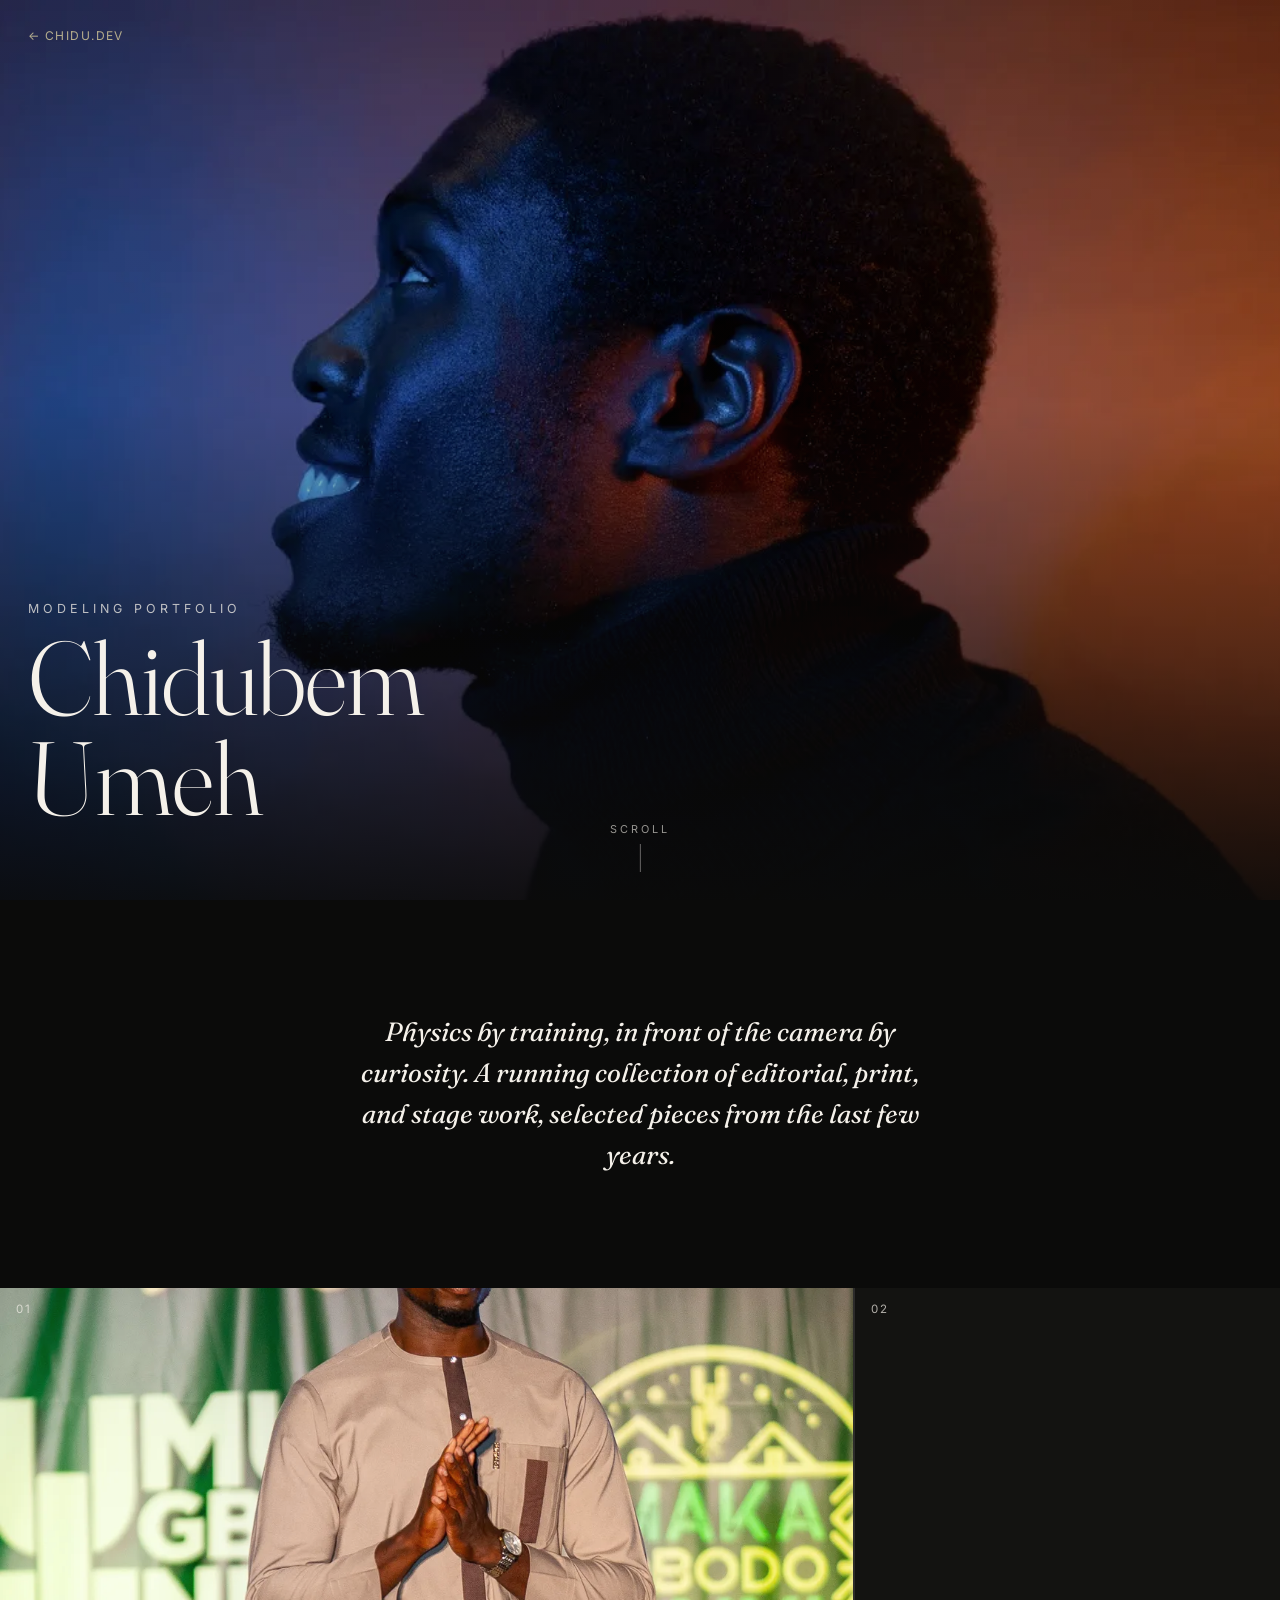
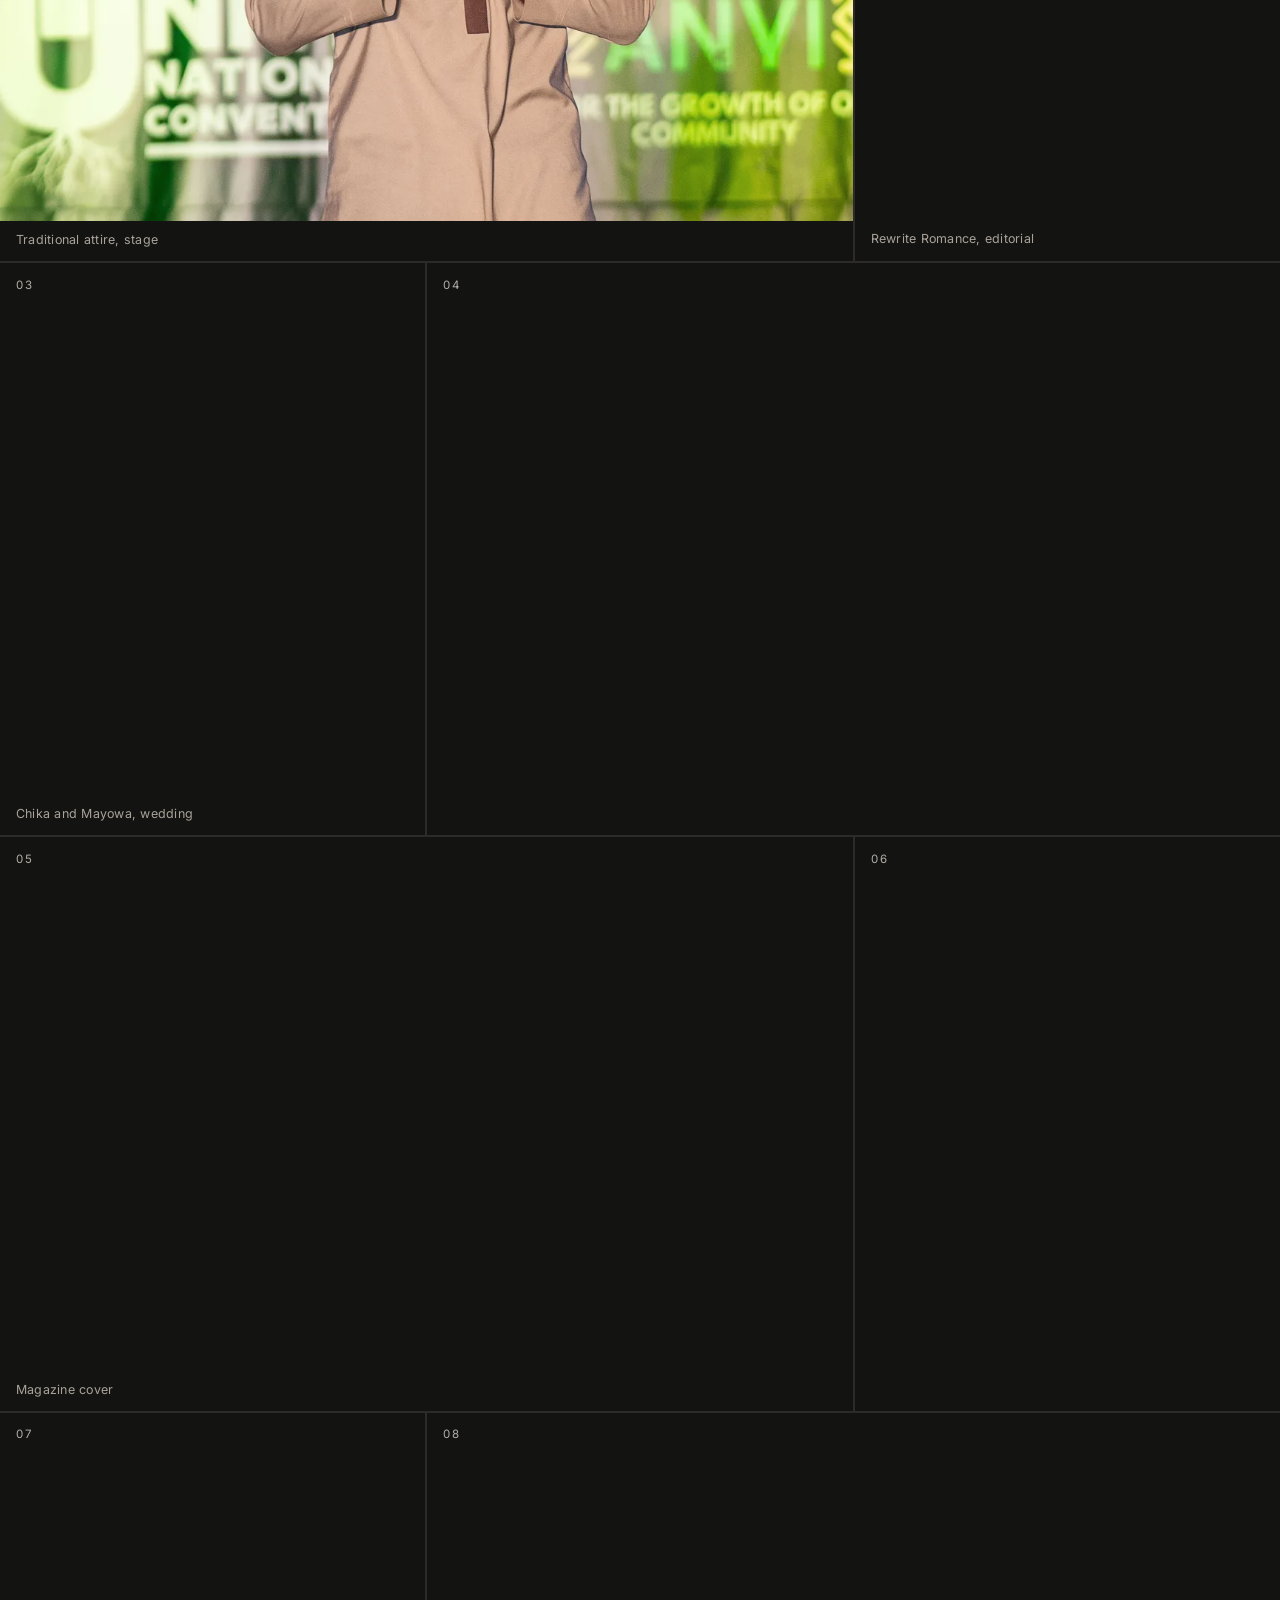
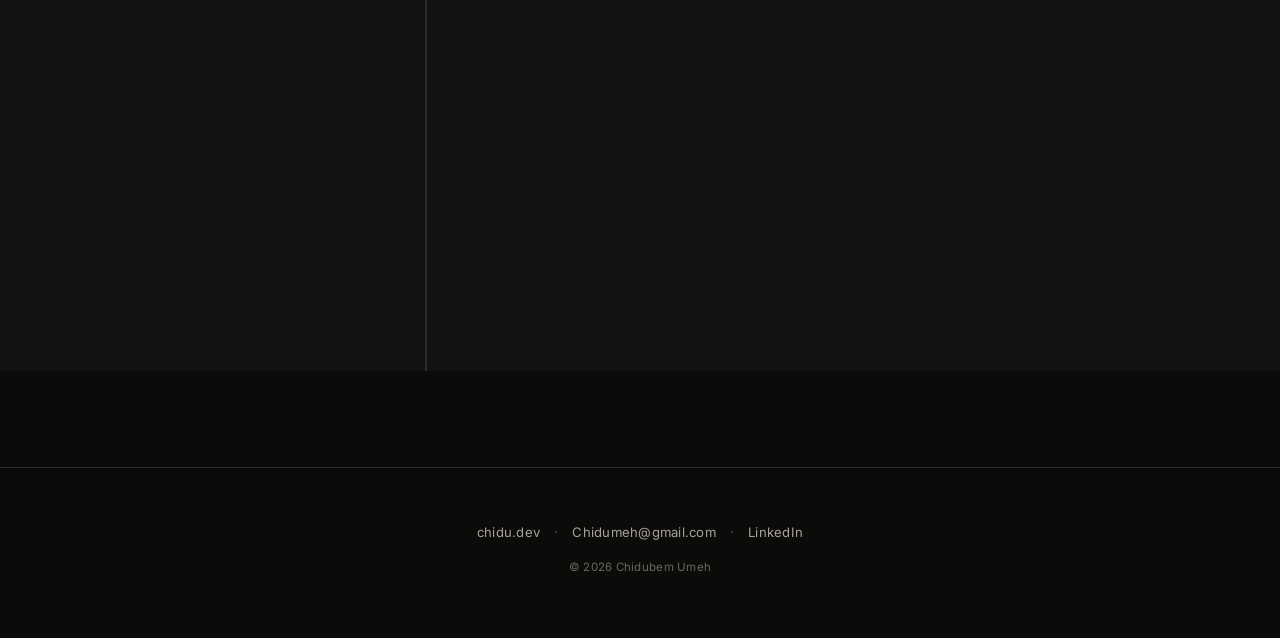
==== modeling/index.html @ 83aa0787 "Add standalone modeling portfolio page, update Books section New editorial /modeling/ page (own visu" ====
<!DOCTYPE html>
<html lang="en">
<head>
  <meta charset="UTF-8" />
  <meta name="viewport" content="width=device-width, initial-scale=1.0" />
  <title>Modeling Portfolio · Chidubem Umeh</title>
  <meta name="description" content="Modeling portfolio of Chidubem Umeh, featuring editorial, print, and stage work." />
  <link rel="canonical" href="https://chidu.dev/modeling/" />
  <link rel="icon" type="image/png" href="../images/favicon.png" />

  <!-- Open Graph / Twitter Card -->
  <meta property="og:title" content="Modeling Portfolio · Chidubem Umeh" />
  <meta property="og:description" content="Editorial, print, and stage modeling work." />
  <meta property="og:image" content="https://chidu.dev/images/modeling/modeling-4.webp" />
  <meta property="og:url" content="https://chidu.dev/modeling/" />
  <meta property="og:type" content="website" />
  <meta name="twitter:card" content="summary_large_image" />

  <link rel="preconnect" href="https://fonts.googleapis.com" />
  <link rel="preconnect" href="https://fonts.gstatic.com" crossorigin />
  <link href="https://fonts.googleapis.com/css2?family=Fraunces:ital,opsz,wght@0,9..144,300;0,9..144,400;0,9..144,600;1,9..144,400;1,9..144,500&family=Inter:wght@300;400;500;600&display=swap" rel="stylesheet" />

  <link rel="stylesheet" href="modeling.css" />
</head>
<body>

  <a class="back-link" href="/">&larr; chidu.dev</a>

  <!-- ── HERO ── -->
  <header class="hero">
    <img src="../images/modeling/modeling-4.webp" alt="Chidubem Umeh, dramatic blue and orange lighting portrait" />
    <div class="hero-scrim" aria-hidden="true"></div>
    <div class="hero-content">
      <p class="hero-label">Modeling Portfolio</p>
      <h1 class="hero-name">Chidubem<br />Umeh</h1>
    </div>
    <div class="hero-scroll" aria-hidden="true">
      <span>scroll</span>
      <div class="hero-scroll-line"></div>
    </div>
  </header>

  <!-- ── STATEMENT ── -->
  <section class="statement reveal">
    <p>
      Physics by training, in front of the camera by curiosity. A running
      collection of editorial, print, and stage work, selected pieces from
      the last few years.
    </p>
  </section>

  <!-- ── GALLERY, populated entirely from GALLERY in modeling.js.
       Edit that one array to swap in new photos, nothing here needs
       to change. ── -->
  <main>
    <section class="gallery">
      <div class="gallery-grid" id="galleryGrid"></div>
    </section>
  </main>

  <!-- ── LIGHTBOX ── -->
  <div class="lightbox" id="lightbox" role="dialog" aria-modal="true" aria-label="Photo viewer">
    <button class="lightbox-close" id="lightboxClose" aria-label="Close photo viewer">&#10005;</button>
    <button class="lightbox-arrow left" id="lightboxPrev" aria-label="Previous photo">&#8249;</button>
    <img class="lightbox-img" id="lightboxImg" src="" alt="" />
    <button class="lightbox-arrow right" id="lightboxNext" aria-label="Next photo">&#8250;</button>
    <p class="lightbox-meta" id="lightboxMeta"></p>
  </div>

  <!-- ── FOOTER ── -->
  <footer class="site-footer">
    <a href="/">chidu.dev</a>
    <span class="footer-dot">&middot;</span>
    <a href="mailto:Chidumeh@gmail.com">Chidumeh@gmail.com</a>
    <span class="footer-dot">&middot;</span>
    <a href="https://www.linkedin.com/in/chidubem-umeh/" target="_blank" rel="noopener noreferrer">LinkedIn</a>
    <p class="footer-copy">&copy; 2026 Chidubem Umeh</p>
  </footer>

  <script src="modeling.js"></script>
</body>
</html>
---- modeling/modeling.css ----
/* ─────────────────────────────────────────
   MODELING PORTFOLIO, a standalone editorial page.
   Deliberately its own visual system (near-black, serif display type,
   full-bleed grid) rather than reusing chidu.dev's purple/Inter theme.
   Fixed dark palette only, no light/dark toggle here on purpose.
───────────────────────────────────────── */
:root {
  --bg:        #0b0b0a;
  --bg-alt:    #131311;
  --ink:       #f5f1ea;
  --ink-muted: #a8a29a;
  --line:      rgba(245, 241, 234, 0.14);
  --serif:     'Fraunces', Georgia, 'Times New Roman', serif;
  --sans:      'Inter', -apple-system, BlinkMacSystemFont, sans-serif;
}

* { margin: 0; padding: 0; box-sizing: border-box; }

html { scroll-behavior: smooth; }

body {
  background: var(--bg);
  color: var(--ink);
  font-family: var(--sans);
  -webkit-font-smoothing: antialiased;
}

img { display: block; max-width: 100%; }

a { color: inherit; }

/* ── Back link ── */
.back-link {
  position: fixed;
  top: 1.75rem;
  left: 1.75rem;
  z-index: 50;
  font-size: .75rem;
  letter-spacing: .12em;
  text-transform: uppercase;
  text-decoration: none;
  color: var(--ink);
  mix-blend-mode: difference;
  opacity: .85;
  transition: opacity .2s;
}
.back-link:hover { opacity: 1; }

/* ── Hero ── */
.hero {
  position: relative;
  height: 100vh;
  min-height: 560px;
  overflow: hidden;
}
.hero img {
  position: absolute;
  inset: 0;
  width: 100%;
  height: 100%;
  object-fit: cover;
  filter: grayscale(12%) contrast(1.05);
}
.hero-scrim {
  position: absolute;
  inset: 0;
  background: linear-gradient(180deg, rgba(11,11,10,.15) 0%, rgba(11,11,10,.15) 45%, rgba(11,11,10,.92) 100%);
}
.hero-content {
  position: absolute;
  left: 1.75rem;
  right: 1.75rem;
  bottom: 4.5rem;
  z-index: 2;
}
.hero-label {
  font-size: .78rem;
  letter-spacing: .32em;
  text-transform: uppercase;
  color: rgba(245,241,234,.75);
  margin-bottom: .75rem;
}
.hero-name {
  font-family: var(--serif);
  font-weight: 300;
  font-size: clamp(2.75rem, 9vw, 6.5rem);
  line-height: .96;
  letter-spacing: -.01em;
}
.hero-scroll {
  position: absolute;
  bottom: 1.75rem;
  left: 50%;
  transform: translateX(-50%);
  display: flex;
  flex-direction: column;
  align-items: center;
  gap: .5rem;
  z-index: 2;
}
.hero-scroll span {
  font-size: .68rem;
  letter-spacing: .28em;
  text-transform: uppercase;
  color: rgba(245,241,234,.6);
}
.hero-scroll-line {
  width: 1px;
  height: 28px;
  background: rgba(245,241,234,.4);
  animation: scrollPulse 1.8s ease-in-out infinite;
}
@keyframes scrollPulse {
  0%, 100% { opacity: .3; transform: scaleY(.6); }
  50%      { opacity: 1;  transform: scaleY(1); }
}

/* ── Statement ── */
.statement {
  max-width: 640px;
  margin: 0 auto;
  padding: 7rem 1.75rem;
  text-align: center;
}
.statement p {
  font-family: var(--serif);
  font-style: italic;
  font-weight: 400;
  font-size: clamp(1.2rem, 2.6vw, 1.65rem);
  line-height: 1.55;
  color: var(--ink);
}

/* ── Reveal-on-scroll (JS toggles .in-view via IntersectionObserver) ── */
.reveal {
  opacity: 0;
  transform: translateY(18px);
  transition: opacity .8s ease, transform .8s ease;
}
.reveal.in-view { opacity: 1; transform: translateY(0); }

/* ── Gallery ── */
.gallery { padding: 0 0 6rem; }
.gallery-grid {
  display: grid;
  grid-template-columns: repeat(12, 1fr);
  gap: 2px;
  background: var(--line);
}
.gallery-item {
  position: relative;
  background: var(--bg-alt);
  grid-column: span 6;
}
.gallery-item.wide   { grid-column: span 8; }
.gallery-item.narrow { grid-column: span 4; }

.gallery-figure { position: relative; height: 100%; }
.gallery-photo-wrap {
  position: relative;
  aspect-ratio: 4 / 5;
  overflow: hidden;
  cursor: pointer;
}
.gallery-item.wide .gallery-photo-wrap { aspect-ratio: 16 / 10; }

.gallery-photo-wrap img {
  width: 100%;
  height: 100%;
  object-fit: cover;
  transition: transform .6s cubic-bezier(.2,.7,.2,1), filter .4s;
  filter: grayscale(8%);
}
.gallery-photo-wrap:hover img {
  transform: scale(1.035);
  filter: grayscale(0%);
}
.gallery-index {
  position: absolute;
  top: .9rem;
  left: 1rem;
  font-size: .72rem;
  letter-spacing: .18em;
  color: rgba(245,241,234,.7);
  z-index: 2;
}
.gallery-caption {
  padding: .7rem 1rem .9rem;
  font-size: .78rem;
  letter-spacing: .02em;
  color: var(--ink-muted);
  min-height: 1.4rem;
}

@media (max-width: 720px) {
  .gallery-grid { grid-template-columns: 1fr; }
  .gallery-item, .gallery-item.wide, .gallery-item.narrow { grid-column: span 1; }
  .gallery-item.wide .gallery-photo-wrap { aspect-ratio: 4 / 5; }
}

/* ── Lightbox ── */
.lightbox {
  position: fixed;
  inset: 0;
  z-index: 100;
  display: none;
  align-items: center;
  justify-content: center;
  background: rgba(6,6,6,.97);
  padding: 2rem;
}
.lightbox.open { display: flex; }
.lightbox-img {
  max-width: 92vw;
  max-height: 82vh;
  object-fit: contain;
  box-shadow: 0 20px 60px rgba(0,0,0,.5);
}
.lightbox-meta {
  position: absolute;
  bottom: 1.75rem;
  left: 0;
  right: 0;
  text-align: center;
  font-size: .78rem;
  letter-spacing: .08em;
  color: var(--ink-muted);
}
.lightbox-close,
.lightbox-arrow {
  position: absolute;
  background: none;
  border: none;
  color: var(--ink);
  cursor: pointer;
  font-size: 1.5rem;
  line-height: 1;
  padding: .75rem;
  opacity: .75;
  transition: opacity .2s;
}
.lightbox-close:hover, .lightbox-arrow:hover { opacity: 1; }
.lightbox-close { top: 1rem; right: 1rem; font-size: 1.1rem; }
.lightbox-arrow { top: 50%; transform: translateY(-50%); font-size: 2.5rem; }
.lightbox-arrow.left  { left: .5rem; }
.lightbox-arrow.right { right: .5rem; }

@media (max-width: 560px) {
  .lightbox-arrow { font-size: 1.9rem; padding: .5rem; }
}

/* ── Footer ── */
.site-footer {
  text-align: center;
  padding: 3.5rem 1.5rem 4rem;
  font-size: .82rem;
  letter-spacing: .02em;
  color: var(--ink-muted);
  border-top: 1px solid var(--line);
}
.site-footer a { text-decoration: none; }
.site-footer a:hover { color: var(--ink); }
.footer-dot { margin: 0 .6rem; opacity: .5; }
.footer-copy {
  margin-top: 1.25rem;
  font-size: .72rem;
  opacity: .6;
}
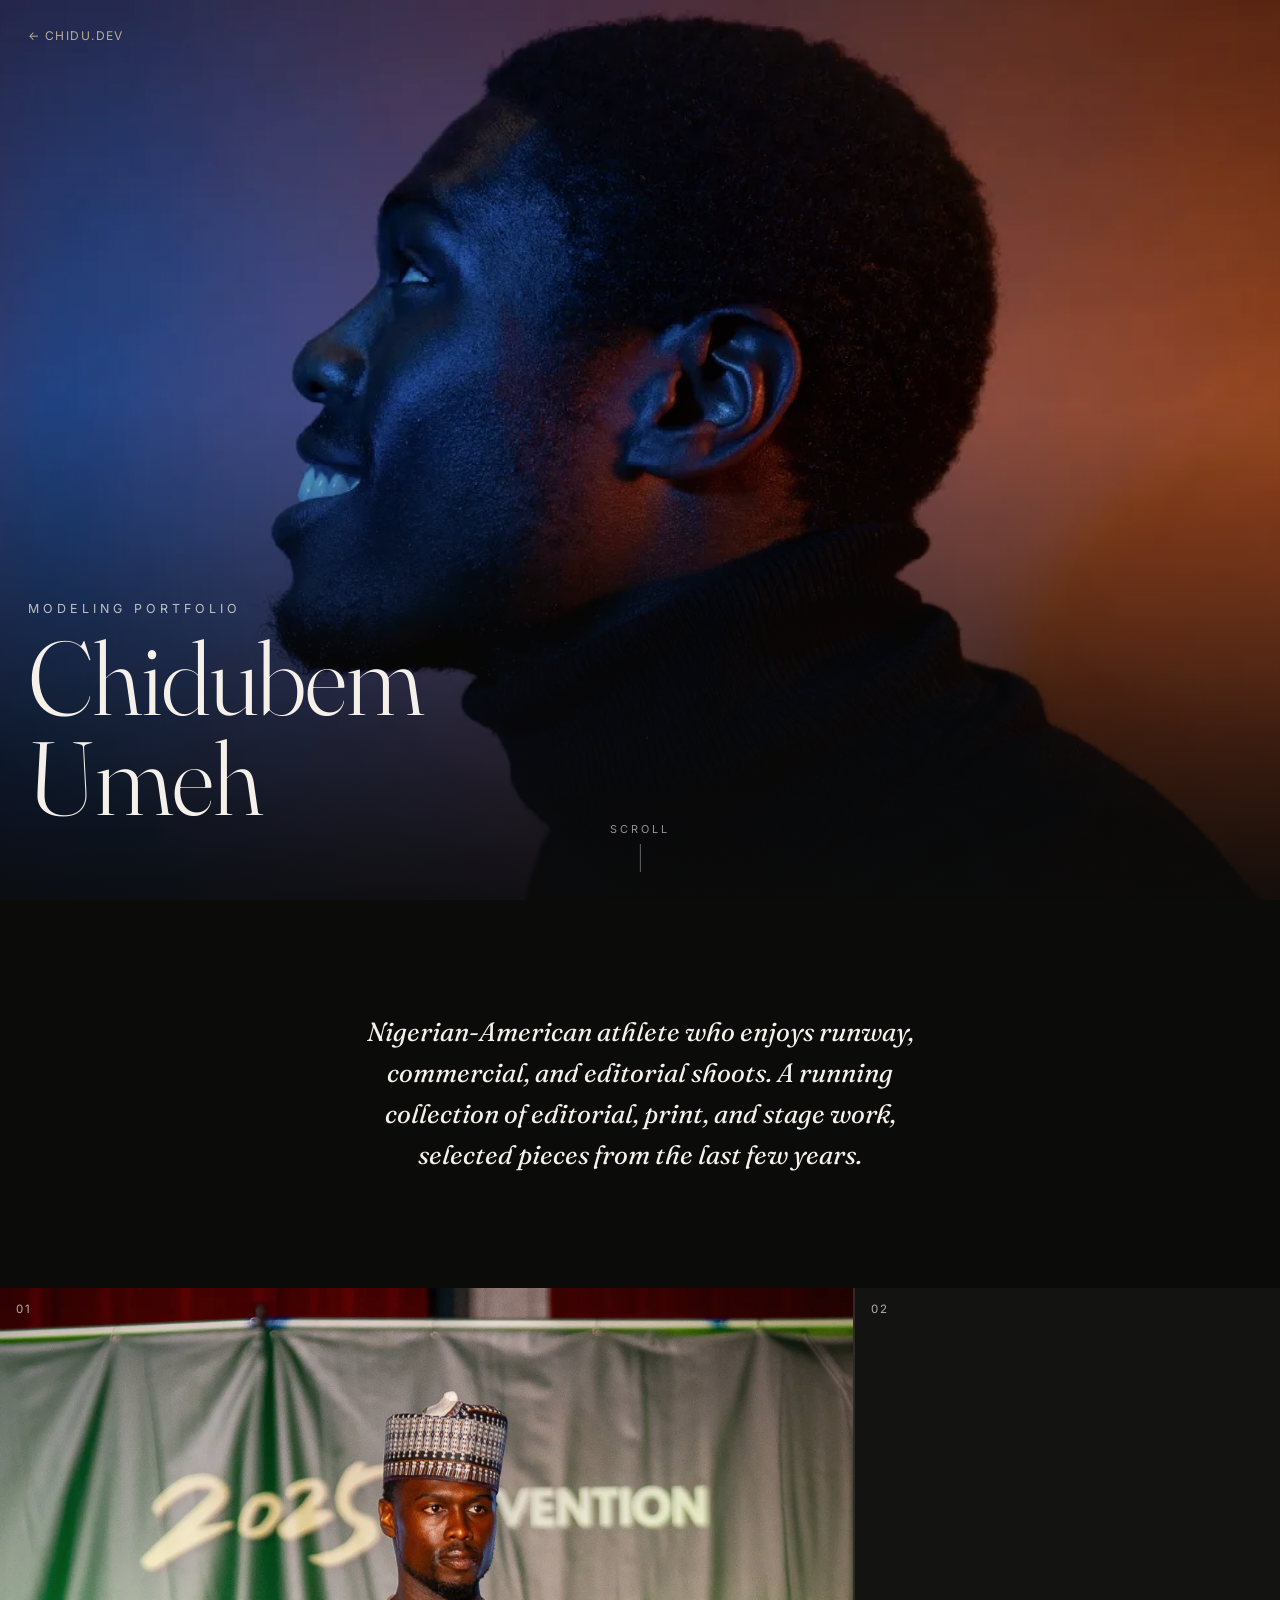
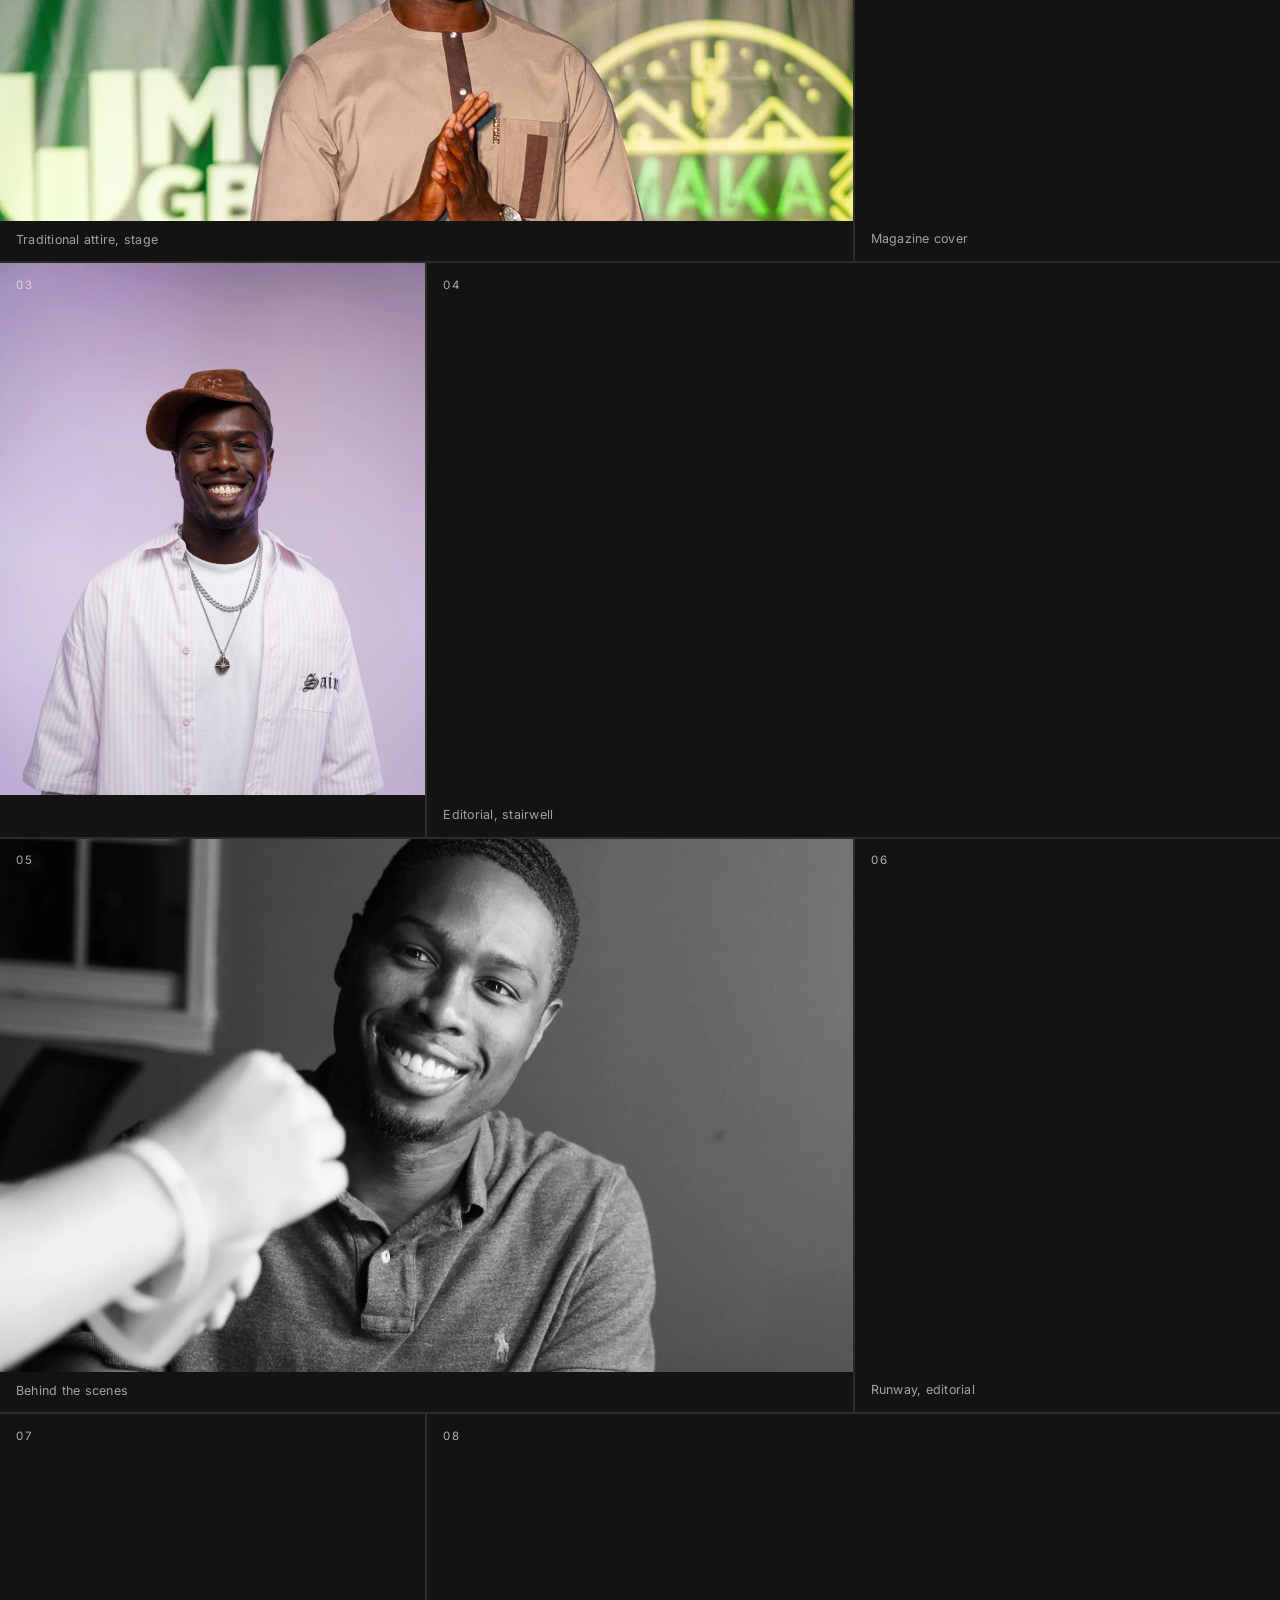
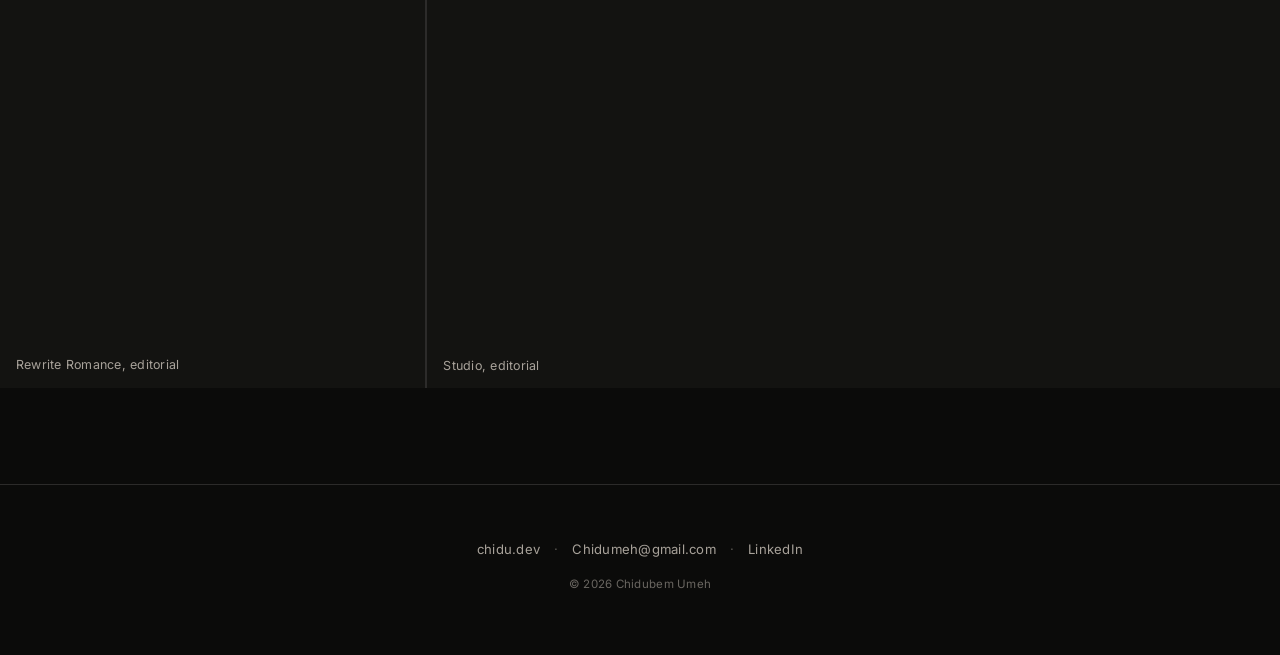
==== commit eeafe250: "Update bio statement to remove physics reference" ====
--- a/modeling/index.html
+++ b/modeling/index.html
@@ -43,9 +43,9 @@
   <!-- ── STATEMENT ── -->
   <section class="statement reveal">
     <p>
-      Physics by training, in front of the camera by curiosity. A running
-      collection of editorial, print, and stage work, selected pieces from
-      the last few years.
+      Nigerian-American athlete who enjoys runway, commercial, and editorial
+      shoots. A running collection of editorial, print, and stage work,
+      selected pieces from the last few years.
     </p>
   </section>
 
--- a/modeling/modeling.css
+++ b/modeling/modeling.css
@@ -154,6 +154,7 @@
 }
 .gallery-item.wide   { grid-column: span 8; }
 .gallery-item.narrow { grid-column: span 4; }
+.gallery-item.full   { grid-column: span 12; }
 
 .gallery-figure { position: relative; height: 100%; }
 .gallery-photo-wrap {
@@ -163,6 +164,7 @@
   cursor: pointer;
 }
 .gallery-item.wide .gallery-photo-wrap { aspect-ratio: 16 / 10; }
+.gallery-item.full .gallery-photo-wrap { aspect-ratio: 21 / 9; }
 
 .gallery-photo-wrap img {
   width: 100%;
@@ -194,8 +196,9 @@
 
 @media (max-width: 720px) {
   .gallery-grid { grid-template-columns: 1fr; }
-  .gallery-item, .gallery-item.wide, .gallery-item.narrow { grid-column: span 1; }
-  .gallery-item.wide .gallery-photo-wrap { aspect-ratio: 4 / 5; }
+  .gallery-item, .gallery-item.wide, .gallery-item.narrow, .gallery-item.full { grid-column: span 1; }
+  .gallery-item.wide .gallery-photo-wrap,
+  .gallery-item.full .gallery-photo-wrap { aspect-ratio: 4 / 5; }
 }
 
 /* ── Lightbox ── */
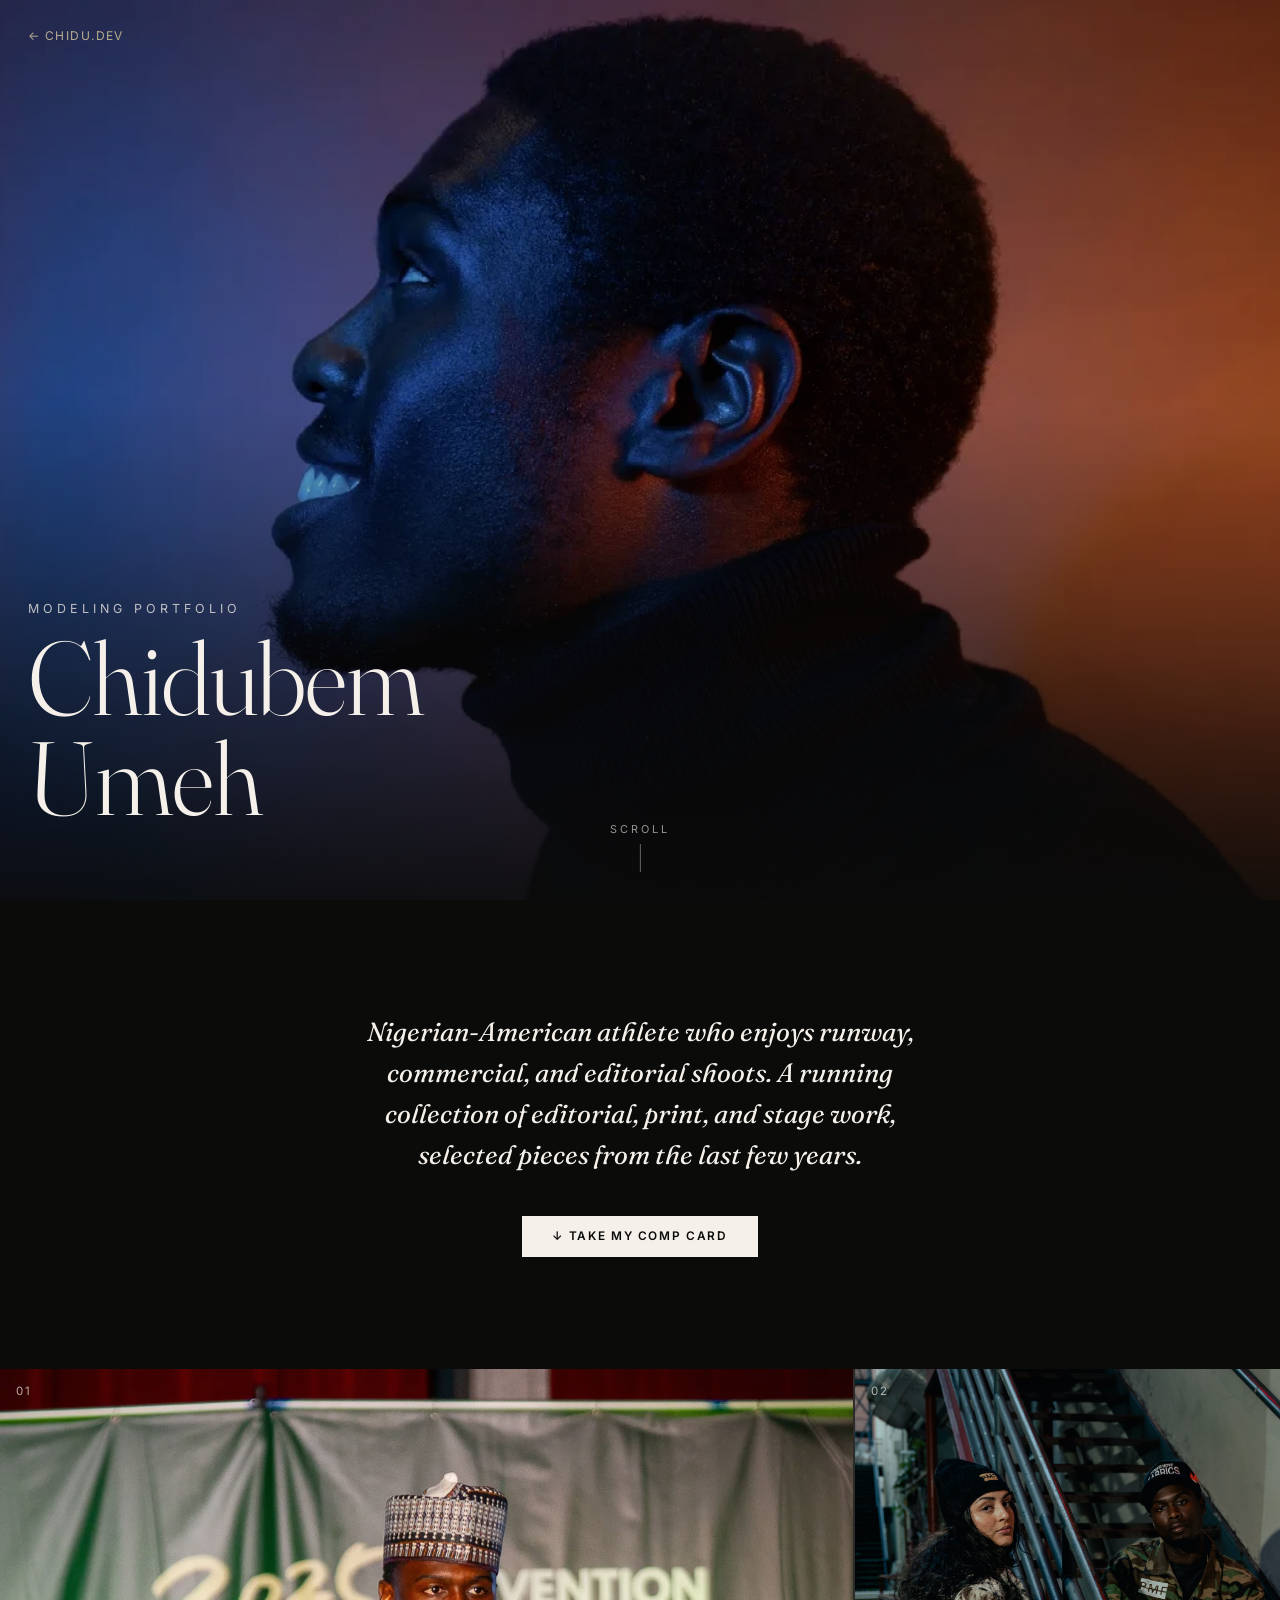
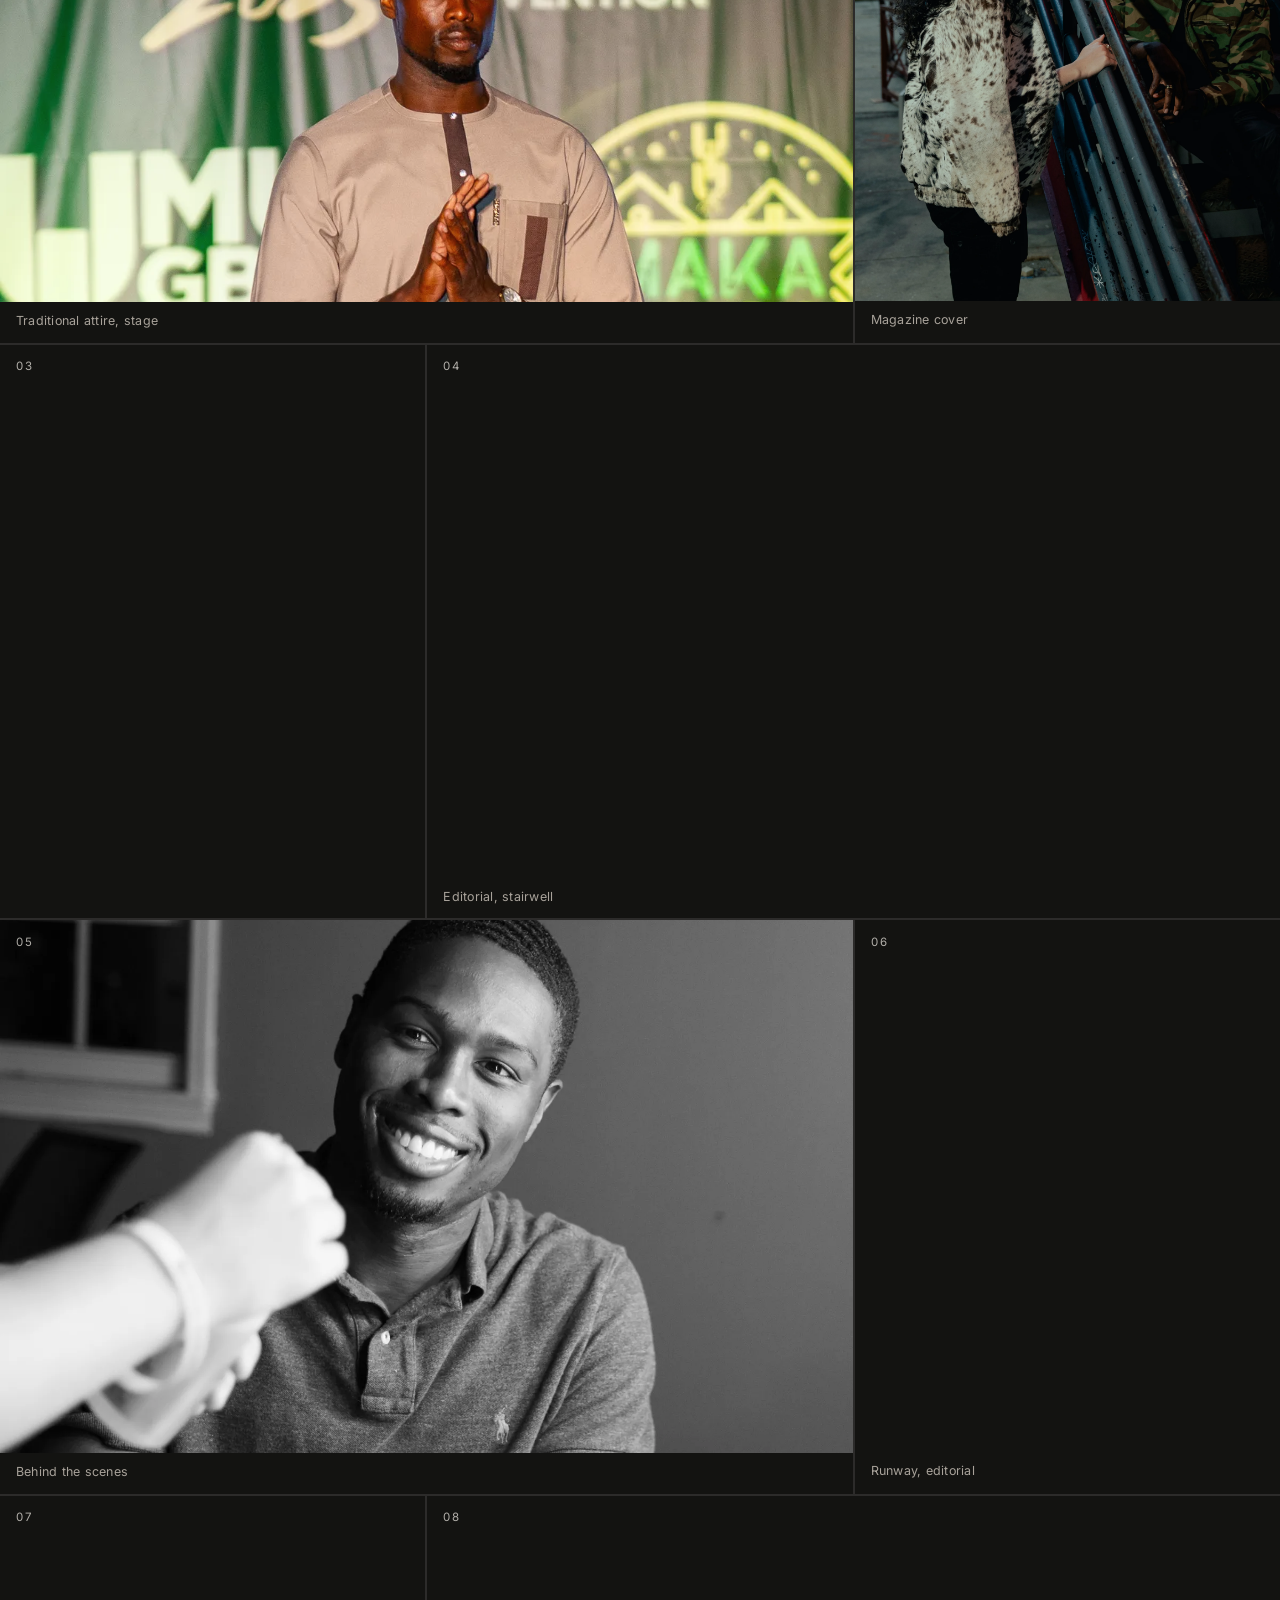
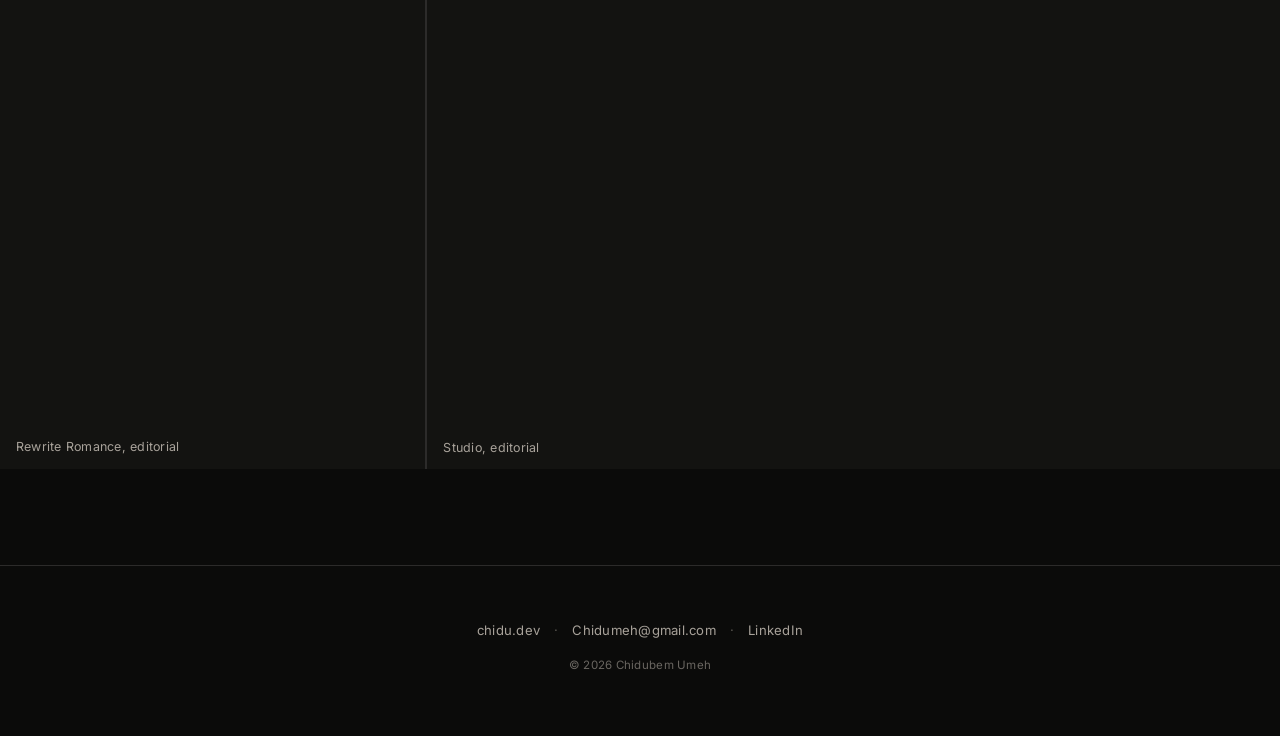
==== commit 905367a5: "Add "Take My Comp Card" download button to modeling page Centers a comp-card download link below the" ====
--- a/modeling/index.html
+++ b/modeling/index.html
@@ -47,6 +47,11 @@
       shoots. A running collection of editorial, print, and stage work,
       selected pieces from the last few years.
     </p>
+    <div class="statement-cta">
+      <a href="Umeh_CompCard.jpg" download="Umeh_CompCard.jpg" class="comp-card-btn">
+        &#8595; Take My Comp Card
+      </a>
+    </div>
   </section>
 
   <!-- ── GALLERY, populated entirely from GALLERY in modeling.js.
--- a/modeling/modeling.css
+++ b/modeling/modeling.css
@@ -131,6 +131,32 @@
   color: var(--ink);
 }
 
+.statement-cta { margin-top: 2.5rem; }
+.comp-card-btn {
+  display: inline-flex;
+  align-items: center;
+  gap: .5rem;
+  background: var(--ink);
+  color: var(--bg);
+  border: 1px solid var(--ink);
+  padding: .8rem 1.8rem;
+  font-family: var(--sans);
+  font-size: .74rem;
+  font-weight: 600;
+  letter-spacing: .14em;
+  text-transform: uppercase;
+  text-decoration: none;
+  transition: background .25s, color .25s, transform .2s;
+}
+.comp-card-btn:hover {
+  background: transparent;
+  color: var(--ink);
+  transform: translateY(-2px);
+}
+@media (hover: none) {
+  .comp-card-btn:hover { background: var(--ink); color: var(--bg); transform: none; }
+}
+
 /* ── Reveal-on-scroll (JS toggles .in-view via IntersectionObserver) ── */
 .reveal {
   opacity: 0;
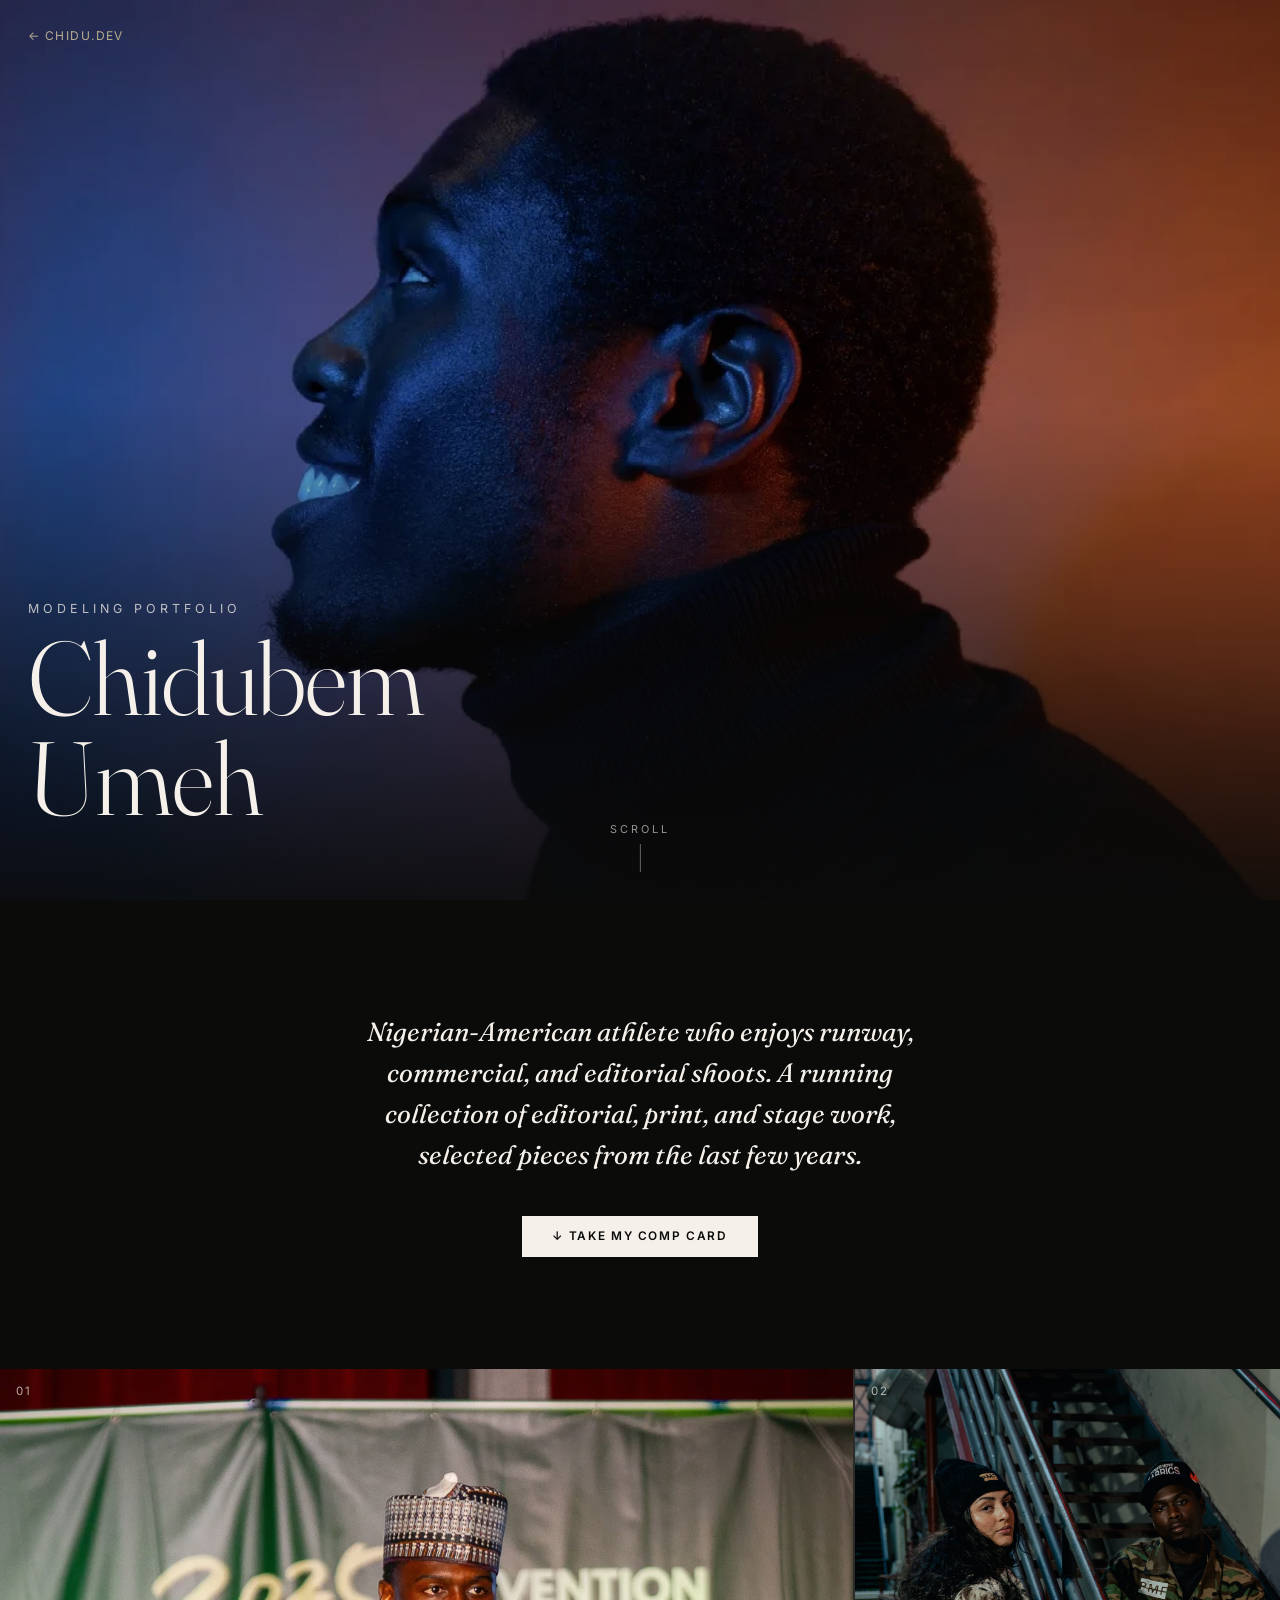
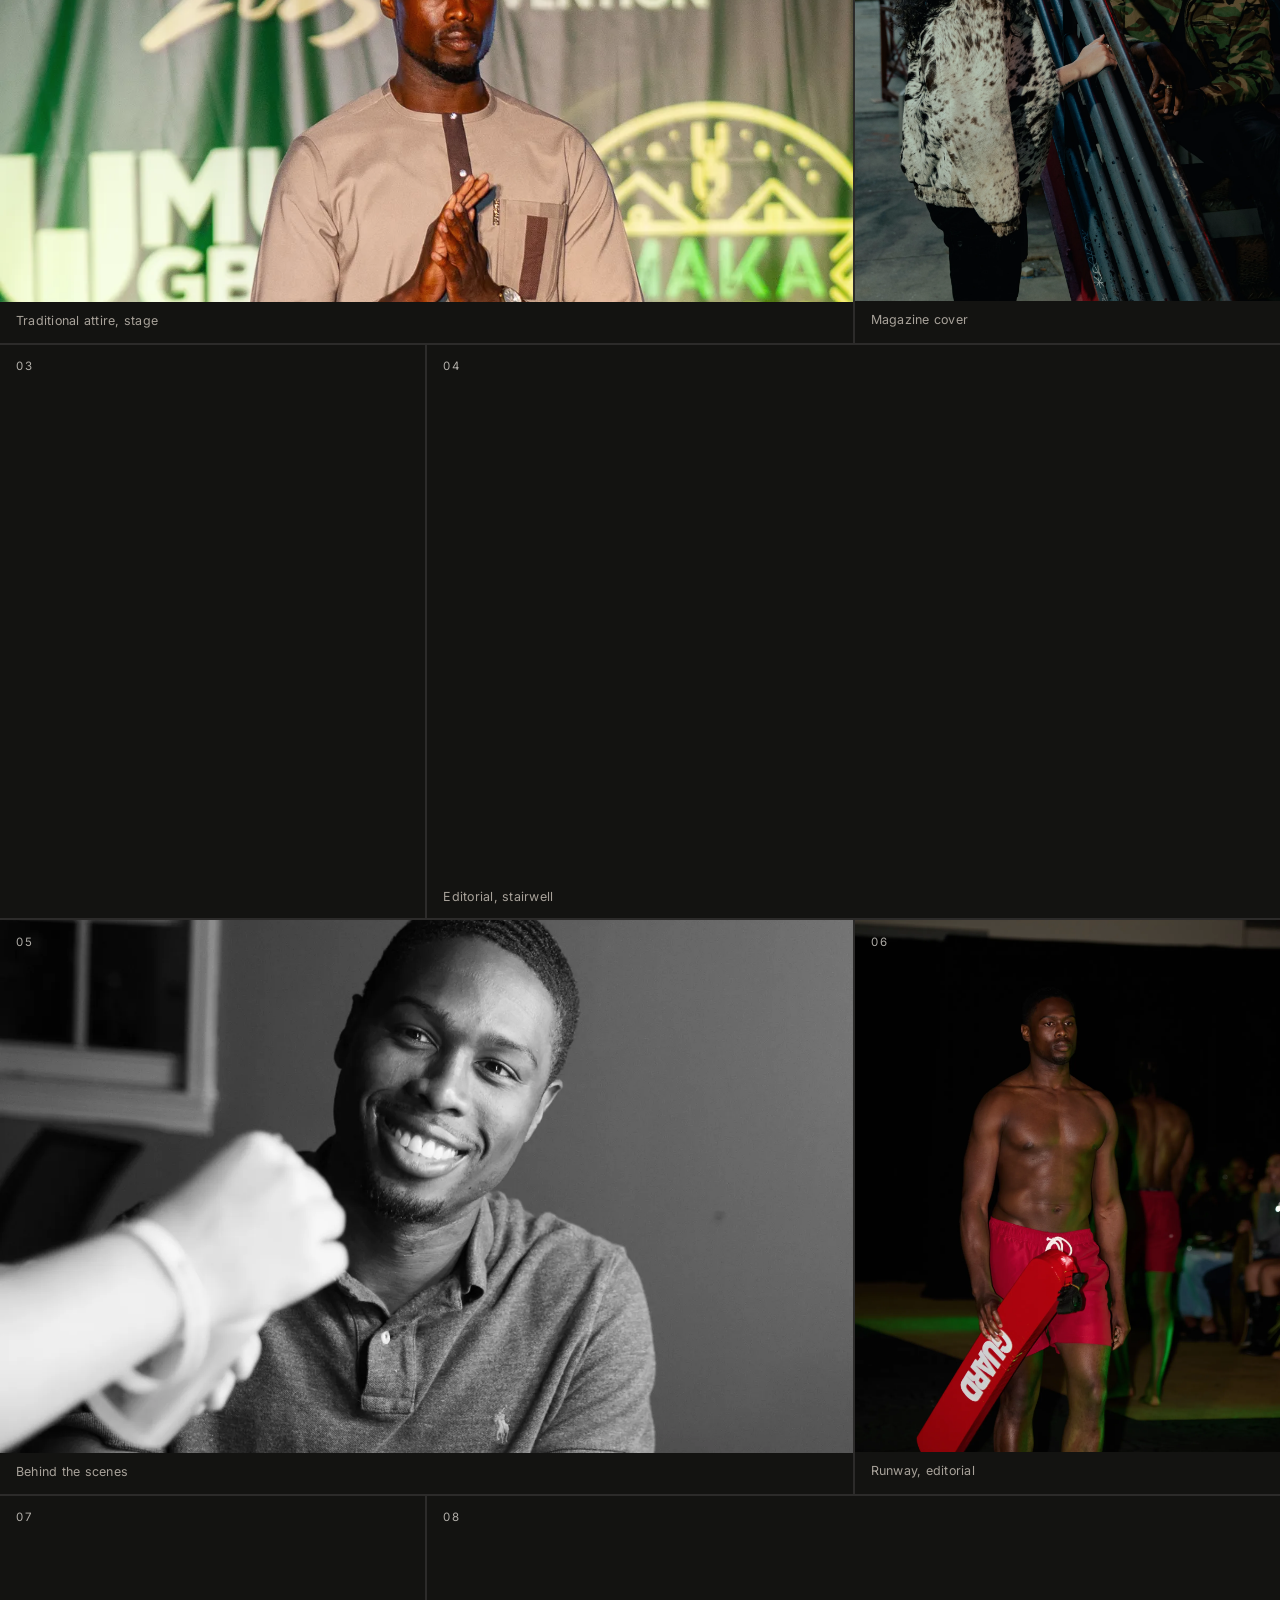
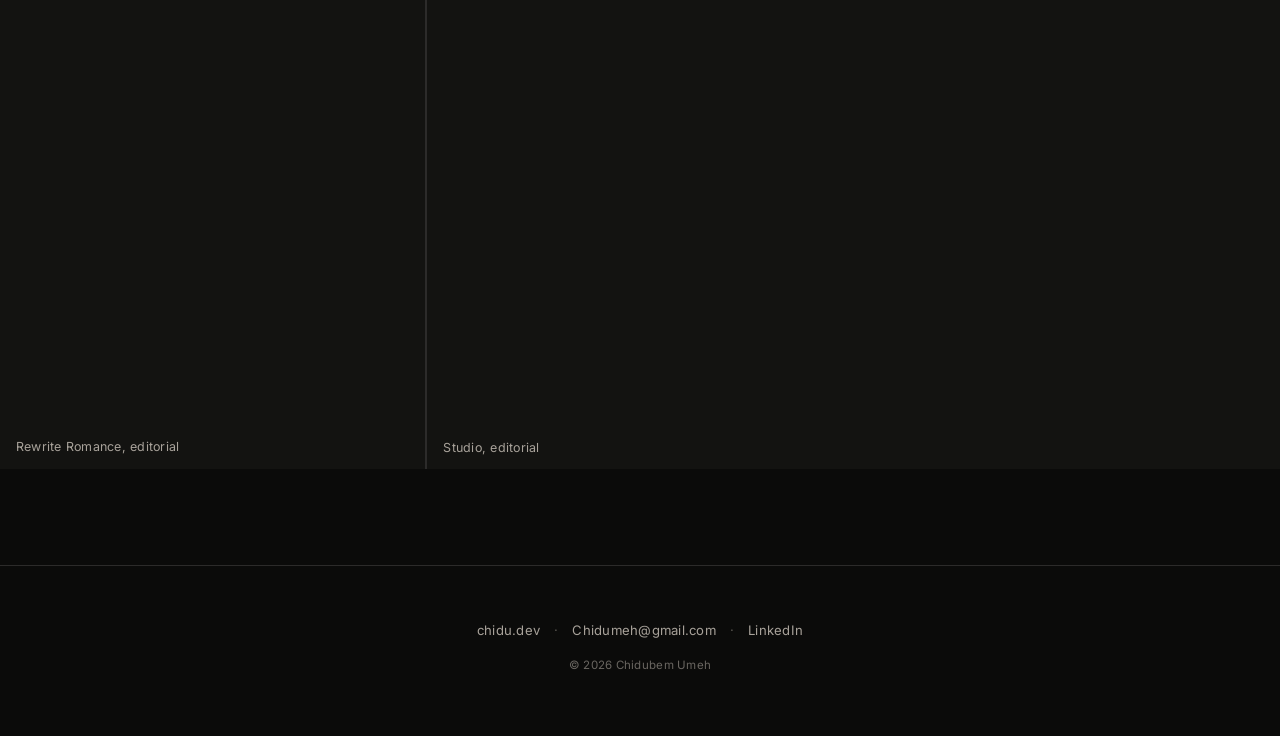
==== commit a5ae89d8: "Switch comp card to a 2-page PDF (front headshot, back stats/gallery) Replaces the single-page jpg w" ====
--- a/modeling/index.html
+++ b/modeling/index.html
@@ -48,7 +48,7 @@
       selected pieces from the last few years.
     </p>
     <div class="statement-cta">
-      <a href="Umeh_CompCard.jpg" download="Umeh_CompCard.jpg" class="comp-card-btn">
+      <a href="Umeh_CompCard.pdf" download="Umeh_CompCard.pdf" class="comp-card-btn">
         &#8595; Take My Comp Card
       </a>
     </div>
